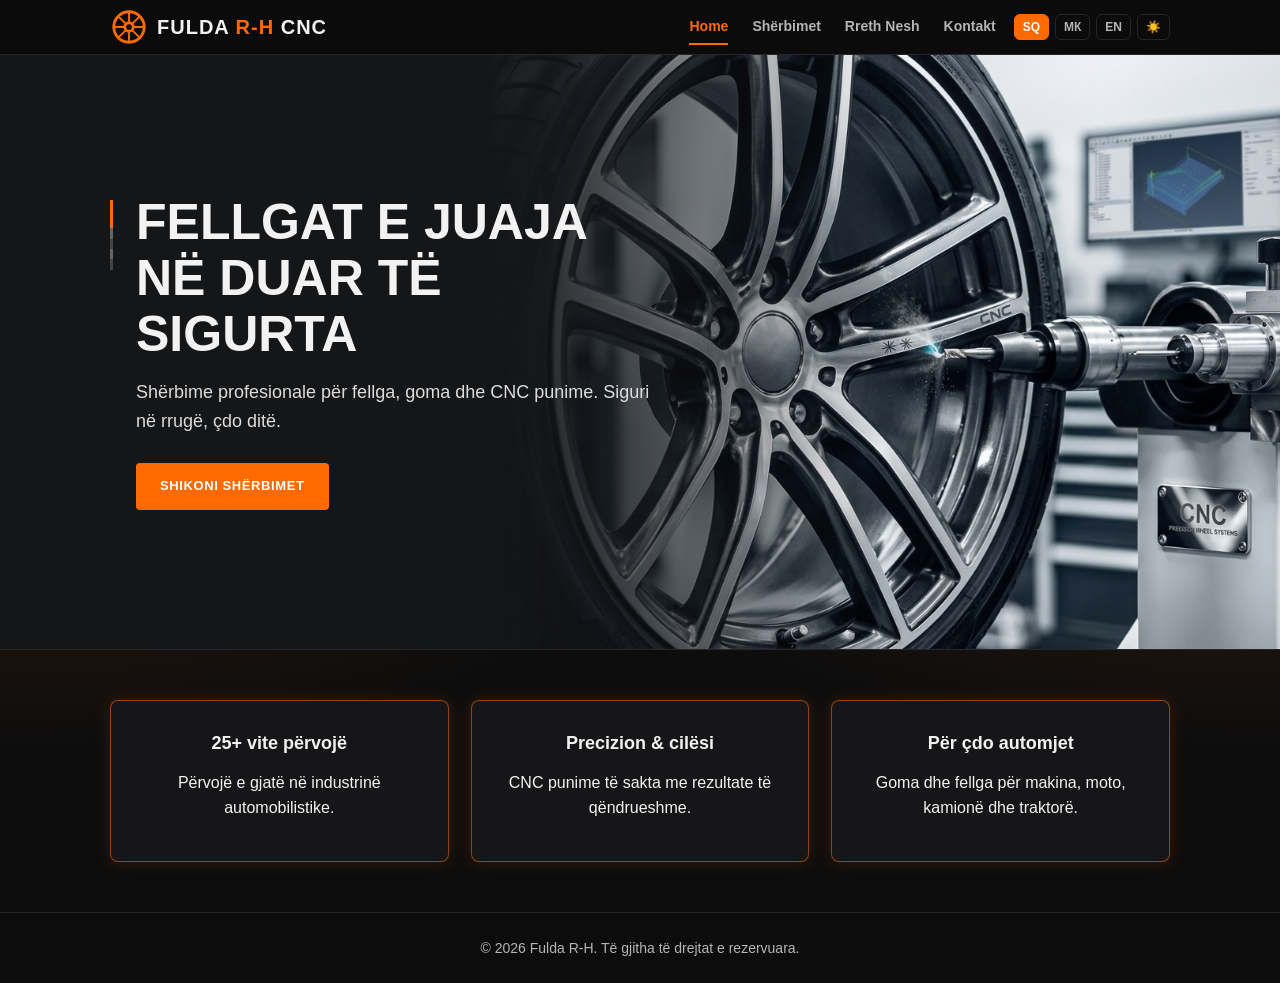
==== index.html @ fe3ca1e3 "Add files via upload" ====
<!DOCTYPE html>
<html lang="sq">
<head>
<meta charset="UTF-8">
<meta name="viewport" content="width=device-width, initial-scale=1, viewport-fit=cover">
<title>Fulda R-H CNC</title>
<link rel="stylesheet" href="style.css">
</head>
<body data-page="home">
<main>
<div class="heroband"><div class="wrap"><div class="hero"><div class="txt">
<h1 data-i="h.title"></h1><p data-i="h.text"></p>
<a class="btn" href="sherbimet.html" data-i="h.btn"></a>
</div></div></div></div>
<div class="wrap">
<section><div class="grid">
<div class="card"><h3 data-i="i.1t"></h3><p data-i="i.1d"></p></div>
<div class="card"><h3 data-i="i.2t"></h3><p data-i="i.2d"></p></div>
<div class="card"><h3 data-i="i.3t"></h3><p data-i="i.3d"></p></div>
</main>
<script src="app.js"></script>
</body>
</html>
---- style.css ----
:root{--bg:#0d0d0d;--hd:rgba(12,12,13,.94);--card:rgba(24,24,26,.9);--tx:#f2f2f2;--mut:#b5b5b5;--ac:#ff6a00;--bd:#26262a;--hero:#151618}
[data-theme=light]{--bg:#f3f3f4;--hd:rgba(255,255,255,.95);--card:#fff;--tx:#18181b;--mut:#52525b;--bd:#dcdce0;--hero:#e9e9ec}
*{box-sizing:border-box;margin:0;padding:0}
body{background:var(--bg);color:var(--tx);font-family:'Segoe UI',Tahoma,Verdana,sans-serif;line-height:1.6;min-height:100vh;display:flex;flex-direction:column}
[data-theme=dark] body,body{background-image:radial-gradient(ellipse at 0% 45%,rgba(255,106,0,.16),transparent 40%),radial-gradient(ellipse at 100% 45%,rgba(255,106,0,.16),transparent 40%)}
main{flex:1}
header{position:sticky;top:0;z-index:20;background:var(--hd);backdrop-filter:blur(8px);border-bottom:1px solid var(--bd);padding-top:env(safe-area-inset-top,0)}
.bar{max-width:1100px;margin:0 auto;padding:8px 20px;display:flex;align-items:center;gap:18px}
.logo{display:flex;align-items:center;gap:9px;text-decoration:none;color:var(--tx);font-weight:800;letter-spacing:1px;font-size:20px}
.logo svg{width:38px;height:38px}.logo b{color:var(--ac)}
nav{display:flex;gap:24px;margin-left:auto}
nav a{color:var(--mut);text-decoration:none;font-size:14px;font-weight:600;padding:6px 0;border-bottom:2px solid transparent;transition:.2s}
nav a:hover,nav a.on{color:var(--ac);border-color:var(--ac)}
.ctl{display:flex;gap:6px;align-items:center}
.ctl button{background:transparent;color:var(--mut);border:1px solid var(--bd);border-radius:6px;padding:5px 8px;font-size:12px;font-weight:700;cursor:pointer}
.ctl button.on,.ctl button:hover{background:var(--ac);border-color:var(--ac);color:#fff}
#bg{display:none;font-size:20px;line-height:1;padding:4px 9px}
.wrap{max-width:1100px;margin:0 auto;padding:0 20px}
.heroband{position:relative;overflow:hidden;background:var(--hero);border-bottom:1px solid var(--bd)}
.heroband::before{content:"";position:absolute;right:0;top:0;bottom:0;width:62%;background:url(hero.jpg) center/cover no-repeat;-webkit-mask-image:linear-gradient(90deg,transparent,#000 50%);mask-image:linear-gradient(90deg,transparent,#000 50%)}
.heroband .wrap{position:relative;z-index:1}
.hero{min-height:66vh;display:flex;align-items:center;padding:50px 0}
.txt{position:relative;padding-left:26px;max-width:560px}
.txt::before{content:"";position:absolute;left:0;top:6px;width:3px;height:70px;background:linear-gradient(var(--ac) 0 40%,#666 40% 55%,#444 55% 70%,#666 70% 85%,#444 85%)}
.hero h1{font-size:clamp(30px,5.2vw,50px);line-height:1.12;text-transform:uppercase;margin-bottom:16px}
.hero p{font-size:18px;color:var(--mut);margin-bottom:28px}
[data-theme=dark] .hero p{color:#dcdcdc}
.btn{display:inline-block;background:var(--ac);color:#fff;text-decoration:none;font-size:13px;font-weight:700;letter-spacing:.6px;text-transform:uppercase;padding:13px 24px;border-radius:4px;transition:.2s}
.btn:hover{transform:translateY(-2px);box-shadow:0 6px 20px rgba(255,106,0,.4)}
h2{font-size:28px;text-align:center;margin-bottom:28px}
section{padding:50px 0}
.grid{display:grid;grid-template-columns:repeat(auto-fit,minmax(220px,1fr));gap:22px}
.card{background:var(--card);border:1px solid rgba(255,106,0,.55);border-radius:8px;padding:28px 20px;text-align:center;box-shadow:0 0 18px rgba(255,106,0,.16);transition:.25s}
.card:hover{transform:translateY(-5px);box-shadow:0 0 28px rgba(255,106,0,.38)}
.ico svg{width:52px;height:52px;margin-bottom:12px;filter:drop-shadow(0 0 6px rgba(255,106,0,.55))}
.card h3{font-size:18px;margin-bottom:6px}.card p{color:var(--mut);font-size:14px}
.about{max-width:780px;margin:0 auto 30px;text-align:center;color:var(--mut)}
.stat b{display:block;font-size:32px;color:var(--ac)}
.phone{font-size:26px;font-weight:700}.phone a{color:var(--ac);text-decoration:none}
.map{width:100%;height:380px;border:1px solid var(--bd);border-radius:10px}
footer{text-align:center;padding:24px 20px calc(24px + env(safe-area-inset-bottom,0));border-top:1px solid var(--bd);color:var(--mut);font-size:14px;background:var(--hd)}
@media(max-width:760px){
#bg{display:block}
.bar{flex-wrap:wrap;gap:10px}.logo{font-size:17px}.ctl{margin-left:auto}
nav{display:none;order:9;width:100%;flex-direction:column;gap:0;margin:0}
nav.open{display:flex}nav a{padding:12px 0;border-bottom:1px solid var(--bd)}
.heroband::before{width:100%;opacity:.35}.hero{min-height:56vh}.map{height:300px}
}

/* Stilimet e reja per elementet e kontaktit ne karte */
.card p{margin:12px 0;font-size:16px;color:var(--tx)}
.card a{color:var(--ac);text-decoration:none;font-weight:600;transition:.2s}
.card a:hover{text-decoration:underline;opacity:.85}
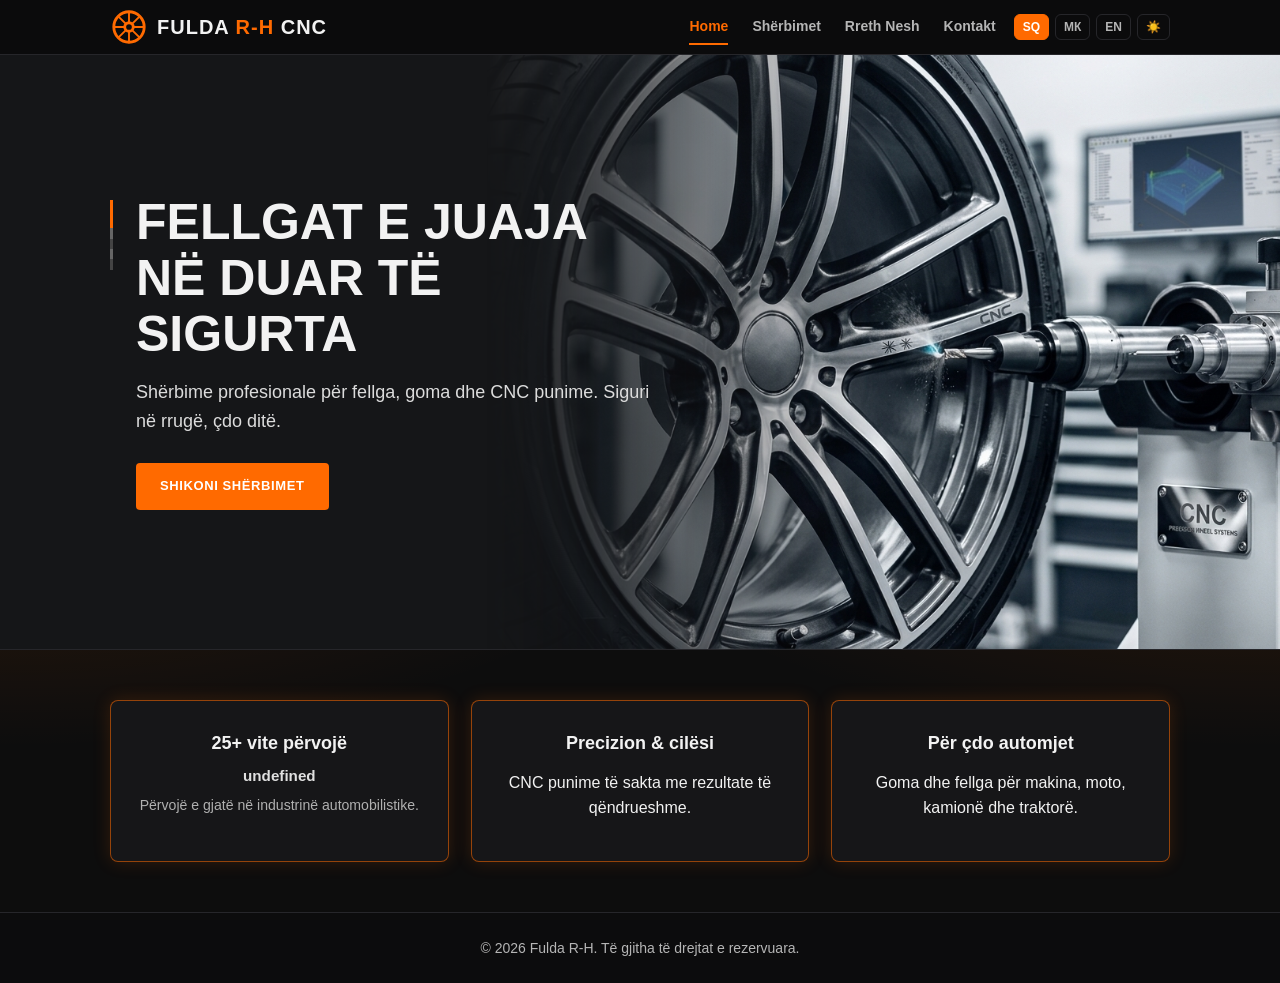
==== commit c728cd0a: "Enhance card styling and add hover effects Added CSS styles for card hover effect and card content." ====
--- a/index.html
+++ b/index.html
@@ -4,7 +4,40 @@
 <meta charset="UTF-8">
 <meta name="viewport" content="width=device-width, initial-scale=1, viewport-fit=cover">
 <title>Fulda R-H CNC</title>
+
+<!-- Ikona e rrotës portokalli te tab-i i shfletuesit -->
+<link rel="icon" type="image/svg+xml" href="data:image/svg+xml,<svg xmlns='http://www.w3.org/2000/svg' viewBox='0 0 100 100'><circle cx='50' cy='50' r='42' fill='none' stroke='%23ff6a00' stroke-width='10'/><circle cx='50' cy='50' r='10' fill='%23ff6a00'/><g stroke='%23ff6a00' stroke-width='8'><line x1='50' y1='8' x2='50' y2='92'/><line x1='8' y1='50' x2='92' y2='50'/><line x1='20' y1='20' x2='80' y2='80'/><line x1='20' y1='80' x2='80' y2='20'/></g></svg>">
+
 <link rel="stylesheet" href="style.css">
+
+<style>
+/* Efekti Zoom In dhe stili për kartelat */
+.card {
+  transition: transform 0.3s ease, box-shadow 0.3s ease, border-color 0.3s ease;
+  cursor: pointer;
+}
+
+.card:hover {
+  transform: scale(1.05); /* Zoom In me 5% */
+  box-shadow: 0 10px 25px rgba(255, 106, 0, 0.25); /* Hije e lehtë portokalli */
+  border-color: #ff6a00;
+}
+
+.card .subtitle {
+  font-size: 0.95rem;
+  font-weight: 600;
+  margin-top: 6px;
+  margin-bottom: 8px;
+  color: #e0e0e0;
+}
+
+.card .description {
+  font-size: 0.88rem;
+  color: #b0b0b0;
+  line-height: 1.4;
+  margin: 0;
+}
+</style>
 </head>
 <body data-page="home">
 <main>
@@ -14,10 +47,15 @@
 </div></div></div></div>
 <div class="wrap">
 <section><div class="grid">
-<div class="card"><h3 data-i="i.1t"></h3><p data-i="i.1d"></p></div>
+<div class="card">
+  <h3 data-i="i.1t">25+ vite përvojë</h3>
+  <p class="subtitle" data-i="i.1sub">Dy dekada e gjysmë duke garantuar sigurinë tuaj në rrugë.</p>
+  <p class="description" data-i="i.1d">Goma nga brandet më të njohura me garanci dhe montim profesional.</p>
+</div>
 <div class="card"><h3 data-i="i.2t"></h3><p data-i="i.2d"></p></div>
 <div class="card"><h3 data-i="i.3t"></h3><p data-i="i.3d"></p></div>
+</div></section></div>
 </main>
 <script src="app.js"></script>
 </body>
-</html>+</html>
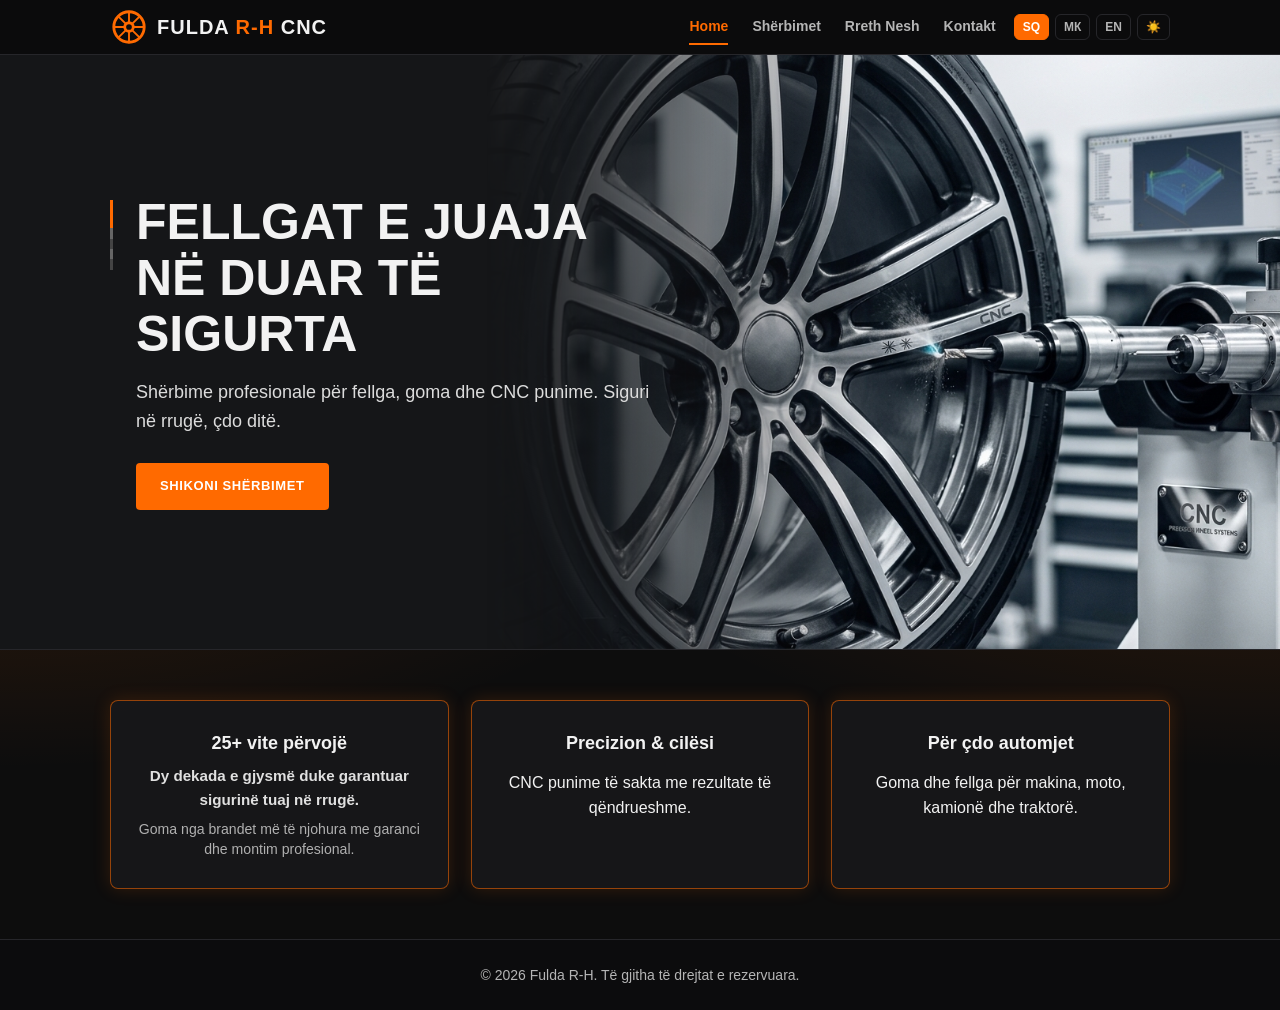
==== commit cc981187: "Make card links clickable and remove bugs" ====
--- a/index.html
+++ b/index.html
@@ -11,6 +11,13 @@
 <link rel="stylesheet" href="style.css">
 
 <style>
+/* Rende l'intero link della card un blocco pulito senza sottolineature */
+.card-link {
+  text-decoration: none;
+  color: inherit;
+  display: block;
+}
+
 /* Efekti Zoom In dhe stili për kartelat */
 .card {
   transition: transform 0.3s ease, box-shadow 0.3s ease, border-color 0.3s ease;
@@ -47,13 +54,19 @@
 </div></div></div></div>
 <div class="wrap">
 <section><div class="grid">
-<div class="card">
-  <h3 data-i="i.1t">25+ vite përvojë</h3>
-  <p class="subtitle" data-i="i.1sub">Dy dekada e gjysmë duke garantuar sigurinë tuaj në rrugë.</p>
-  <p class="description" data-i="i.1d">Goma nga brandet më të njohura me garanci dhe montim profesional.</p>
-</div>
+
+<!-- Card 1: Cliccabile e senza bug "undefined" -->
+<a href="sherbimet.html" class="card-link">
+  <div class="card">
+    <h3>25+ vite përvojë</h3>
+    <p class="subtitle">Dy dekada e gjysmë duke garantuar sigurinë tuaj në rrugë.</p>
+    <p class="description">Goma nga brandet më të njohura me garanci dhe montim profesional.</p>
+  </div>
+</a>
+
 <div class="card"><h3 data-i="i.2t"></h3><p data-i="i.2d"></p></div>
 <div class="card"><h3 data-i="i.3t"></h3><p data-i="i.3d"></p></div>
+
 </div></section></div>
 </main>
 <script src="app.js"></script>
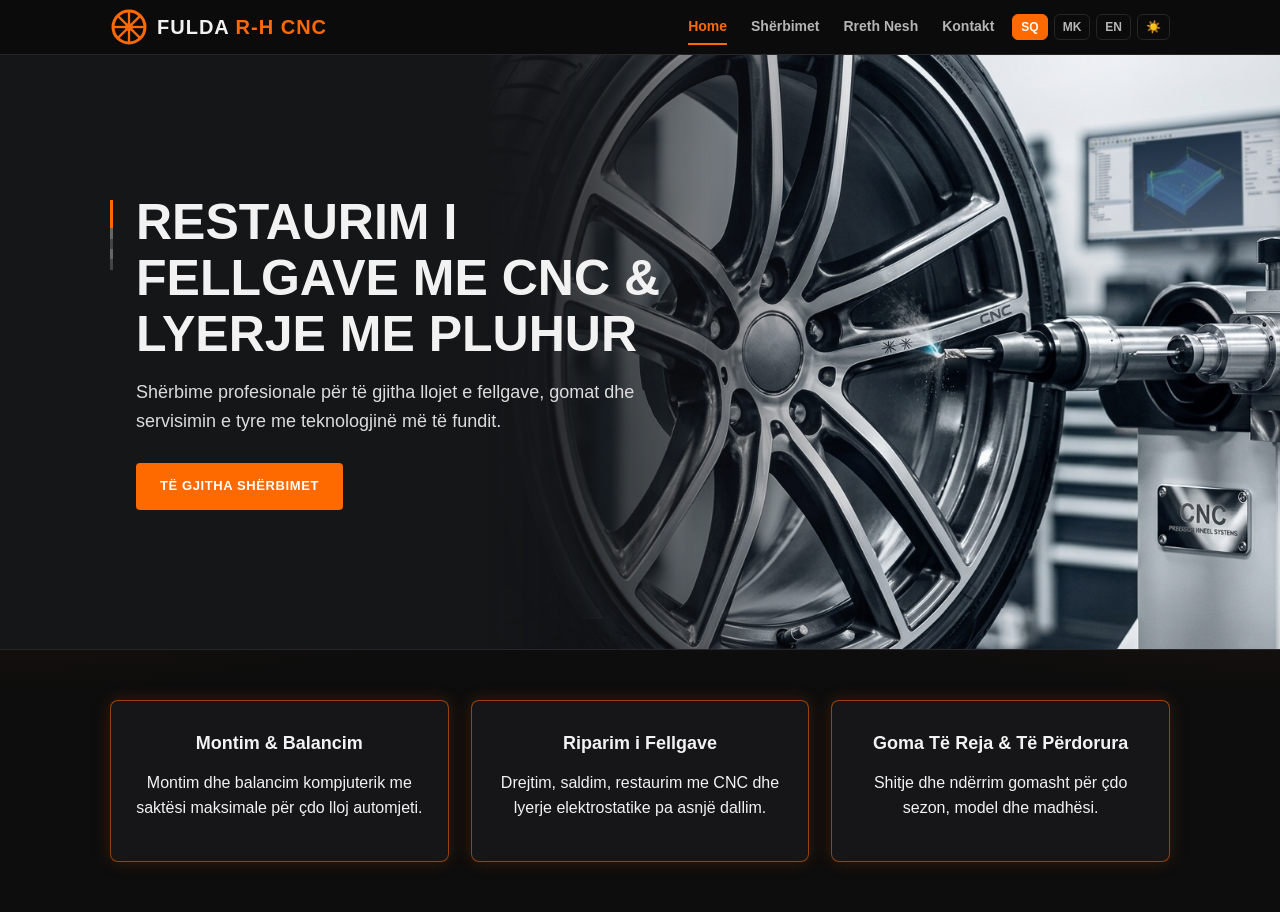
==== commit 1e78a2b2: "Add files via upload" ====
--- a/index.html
+++ b/index.html
@@ -9,42 +9,6 @@
 <link rel="icon" type="image/svg+xml" href="data:image/svg+xml,<svg xmlns='http://www.w3.org/2000/svg' viewBox='0 0 100 100'><circle cx='50' cy='50' r='42' fill='none' stroke='%23ff6a00' stroke-width='10'/><circle cx='50' cy='50' r='10' fill='%23ff6a00'/><g stroke='%23ff6a00' stroke-width='8'><line x1='50' y1='8' x2='50' y2='92'/><line x1='8' y1='50' x2='92' y2='50'/><line x1='20' y1='20' x2='80' y2='80'/><line x1='20' y1='80' x2='80' y2='20'/></g></svg>">
 
 <link rel="stylesheet" href="style.css">
-
-<style>
-/* Rende l'intero link della card un blocco pulito senza sottolineature */
-.card-link {
-  text-decoration: none;
-  color: inherit;
-  display: block;
-}
-
-/* Efekti Zoom In dhe stili për kartelat */
-.card {
-  transition: transform 0.3s ease, box-shadow 0.3s ease, border-color 0.3s ease;
-  cursor: pointer;
-}
-
-.card:hover {
-  transform: scale(1.05); /* Zoom In me 5% */
-  box-shadow: 0 10px 25px rgba(255, 106, 0, 0.25); /* Hije e lehtë portokalli */
-  border-color: #ff6a00;
-}
-
-.card .subtitle {
-  font-size: 0.95rem;
-  font-weight: 600;
-  margin-top: 6px;
-  margin-bottom: 8px;
-  color: #e0e0e0;
-}
-
-.card .description {
-  font-size: 0.88rem;
-  color: #b0b0b0;
-  line-height: 1.4;
-  margin: 0;
-}
-</style>
 </head>
 <body data-page="home">
 <main>
@@ -54,21 +18,11 @@
 </div></div></div></div>
 <div class="wrap">
 <section><div class="grid">
-
-<!-- Card 1: Cliccabile e senza bug "undefined" -->
-<a href="sherbimet.html" class="card-link">
-  <div class="card">
-    <h3>25+ vite përvojë</h3>
-    <p class="subtitle">Dy dekada e gjysmë duke garantuar sigurinë tuaj në rrugë.</p>
-    <p class="description">Goma nga brandet më të njohura me garanci dhe montim profesional.</p>
-  </div>
-</a>
-
+<div class="card"><h3 data-i="i.1t"></h3><p data-i="i.1d"></p></div>
 <div class="card"><h3 data-i="i.2t"></h3><p data-i="i.2d"></p></div>
 <div class="card"><h3 data-i="i.3t"></h3><p data-i="i.3d"></p></div>
-
 </div></section></div>
 </main>
 <script src="app.js"></script>
 </body>
-</html>
+</html>
--- a/style.css
+++ b/style.css
@@ -39,6 +39,7 @@
 .phone{font-size:26px;font-weight:700}.phone a{color:var(--ac);text-decoration:none}
 .map{width:100%;height:380px;border:1px solid var(--bd);border-radius:10px}
 footer{text-align:center;padding:24px 20px calc(24px + env(safe-area-inset-bottom,0));border-top:1px solid var(--bd);color:var(--mut);font-size:14px;background:var(--hd)}
+
 @media(max-width:760px){
 #bg{display:block}
 .bar{flex-wrap:wrap;gap:10px}.logo{font-size:17px}.ctl{margin-left:auto}
@@ -47,7 +48,176 @@
 .heroband::before{width:100%;opacity:.35}.hero{min-height:56vh}.map{height:300px}
 }
 
-/* Stilimet e reja per elementet e kontaktit ne karte */
 .card p{margin:12px 0;font-size:16px;color:var(--tx)}
 .card a{color:var(--ac);text-decoration:none;font-weight:600;transition:.2s}
-.card a:hover{text-decoration:underline;opacity:.85}+.card a:hover{text-decoration:underline;opacity:.85}
+
+/* STILIZIMI I POP-UP (MODAL) */
+.card-clickable {
+  cursor: pointer;
+}
+.btn-more {
+  display: inline-block;
+  margin-top: 14px;
+  color: var(--ac);
+  font-weight: 700;
+  font-size: 14px;
+}
+
+.modal-overlay {
+  display: none;
+  position: fixed;
+  top: 0;
+  left: 0;
+  width: 100vw;
+  height: 100vh;
+  background: rgba(0, 0, 0, 0.88);
+  backdrop-filter: blur(6px);
+  z-index: 9999;
+  justify-content: center;
+  align-items: center;
+  padding: 20px;
+}
+
+.modal-content {
+  background: var(--bg);
+  color: var(--tx);
+  border: 1px solid var(--ac);
+  border-radius: 12px;
+  max-width: 950px;
+  width: 100%;
+  max-height: 88vh;
+  overflow-y: auto;
+  padding: 25px;
+  position: relative;
+  box-shadow: 0 10px 35px rgba(255, 106, 0, 0.25);
+}
+
+.modal-close {
+  position: absolute;
+  top: 18px;
+  right: 18px;
+  background: var(--ac);
+  color: #fff;
+  border: none;
+  padding: 8px 16px;
+  border-radius: 6px;
+  cursor: pointer;
+  font-weight: 700;
+  font-size: 13px;
+  transition: .2s;
+}
+.modal-close:hover {
+  opacity: 0.85;
+  transform: scale(1.05);
+}
+
+.modal-desc {
+  color: var(--mut);
+  margin-top: 6px;
+  margin-bottom: 22px;
+  font-size: 15px;
+}
+
+.gallery-grid {
+  display: grid;
+  grid-template-columns: repeat(auto-fill, minmax(240px, 1fr));
+  gap: 16px;
+}
+
+.gallery-item {
+  background: var(--card);
+  border-radius: 8px;
+  overflow: hidden;
+  border: 1px solid var(--bd);
+  display: flex;
+  position: relative;
+}
+
+.gallery-item img,
+.gallery-item video {
+  width: 100%;
+  height: 200px;
+  object-fit: cover;
+  display: block;
+}
+
+.gallery-item img {
+  cursor: pointer;
+  transition: transform 0.25s ease, filter 0.25s ease;
+}
+
+.gallery-item img:hover {
+  transform: scale(1.04);
+  filter: brightness(1.1);
+}
+
+.gallery-item video {
+  background: #000;
+}
+
+/* Butoni 'Zmadho' te videot */
+.expand-btn {
+  position: absolute;
+  top: 8px;
+  right: 8px;
+  background: rgba(0, 0, 0, 0.75);
+  color: var(--ac);
+  border: 1px solid var(--ac);
+  padding: 5px 10px;
+  border-radius: 5px;
+  font-size: 12px;
+  font-weight: bold;
+  cursor: pointer;
+  z-index: 10;
+  transition: 0.2s ease;
+}
+
+.expand-btn:hover {
+  background: var(--ac);
+  color: #fff;
+}
+
+/* STILIZIMI I EKRANIT TE PLOTE (LIGHTBOX) PER FOTO DHE VIDEO */
+.lightbox-overlay {
+  display: none;
+  position: fixed;
+  top: 0;
+  left: 0;
+  width: 100vw;
+  height: 100vh;
+  background: rgba(0, 0, 0, 0.95);
+  backdrop-filter: blur(8px);
+  z-index: 999999;
+  justify-content: center;
+  align-items: center;
+  padding: 20px;
+}
+
+.lightbox-overlay img,
+.lightbox-overlay video {
+  max-width: 92vw;
+  max-height: 88vh;
+  border-radius: 8px;
+  border: 2px solid var(--ac);
+  box-shadow: 0 0 35px rgba(255, 106, 0, 0.4);
+  object-fit: contain;
+  background: #000;
+}
+
+.lightbox-close {
+  position: absolute;
+  top: 20px;
+  right: 30px;
+  color: #fff;
+  font-size: 42px;
+  font-weight: bold;
+  cursor: pointer;
+  transition: 0.2s;
+  user-select: none;
+}
+
+.lightbox-close:hover {
+  color: var(--ac);
+  transform: scale(1.1);
+}
